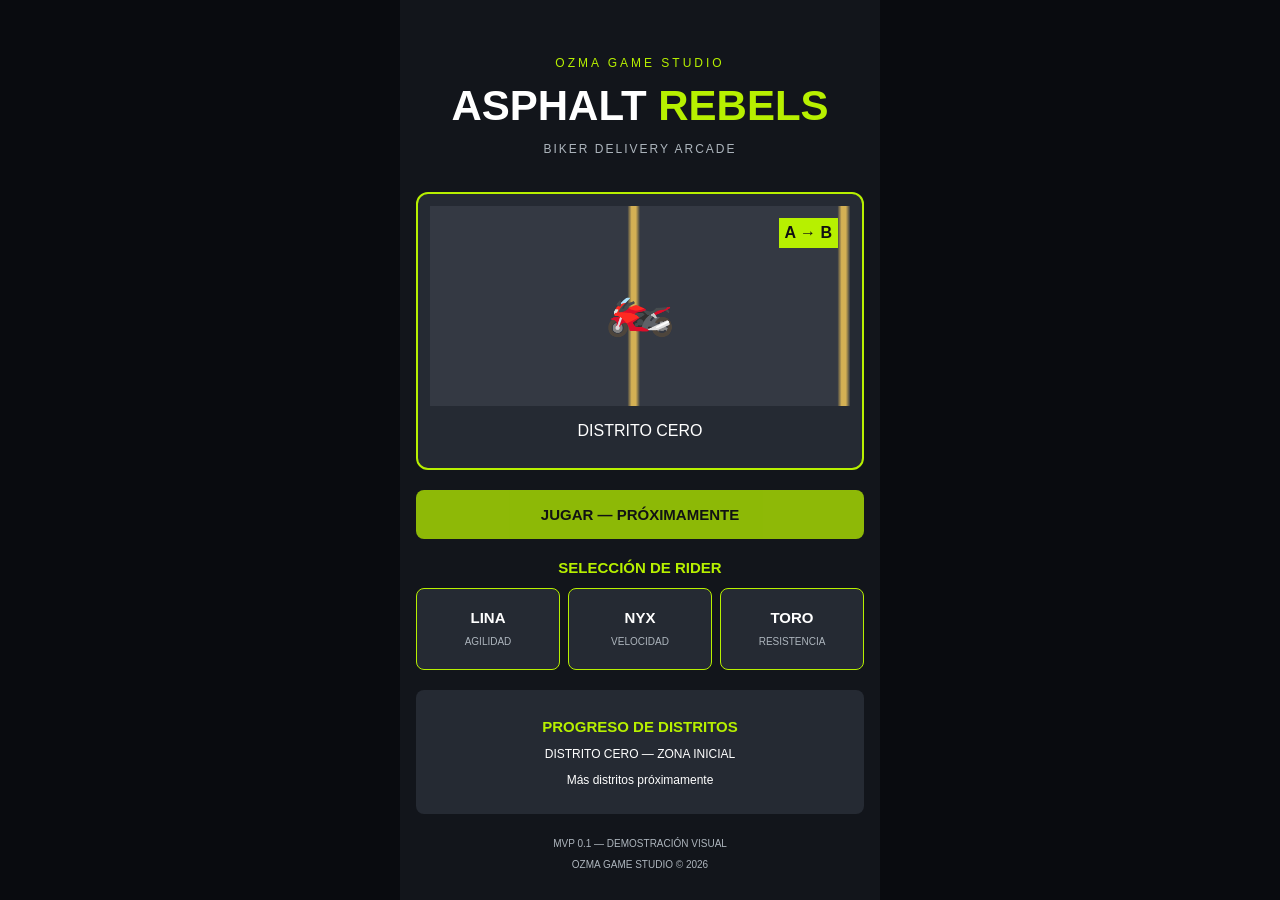
==== menu.html @ 85843200 "refactor: integrar intro animada como entrada principal" ====
<!DOCTYPE html>
<html lang="es">
<head>
  <meta charset="UTF-8">
  <meta name="viewport" content="width=device-width, initial-scale=1.0">
  <meta name="theme-color" content="#12151b">

  <title>OZMA: Asphalt Rebels</title>

  <link rel="stylesheet" href="css/styles.css">
</head>

<body>
  <div class="game-container">

    <header class="game-header">
      <p class="studio">OZMA GAME STUDIO</p>
      <h1>ASPHALT <span>REBELS</span></h1>
      <p class="subtitle">BIKER DELIVERY ARCADE</p>
    </header>

    <main>

      <section class="city-preview">
        <div class="street">
          <span class="delivery-point">A → B</span>
          <span class="motorcycle">🏍️</span>
        </div>
        <p>DISTRITO CERO</p>
      </section>

      <nav class="main-menu" aria-label="Menú principal">
        <button type="button" disabled>
          JUGAR — PRÓXIMAMENTE
        </button>
      </nav>

      <section class="riders">
        <h2>SELECCIÓN DE RIDER</h2>

        <div class="rider-grid">
          <article class="rider-card">
            <h3>LINA</h3>
            <p>AGILIDAD</p>
          </article>

          <article class="rider-card">
            <h3>NYX</h3>
            <p>VELOCIDAD</p>
          </article>

          <article class="rider-card">
            <h3>TORO</h3>
            <p>RESISTENCIA</p>
          </article>
        </div>
      </section>

      <section class="districts">
        <h2>PROGRESO DE DISTRITOS</h2>
        <p>DISTRITO CERO — ZONA INICIAL</p>
        <p>Más distritos próximamente</p>
      </section>

    </main>

    <footer>
      <p>MVP 0.1 — DEMOSTRACIÓN VISUAL</p>
      <p>OZMA GAME STUDIO © 2026</p>
    </footer>

  </div>
</body>
</html>
---- css/styles.css ----
:root {
  --background: #12151b;
  --surface: #252a33;
  --primary: #b7f000;
  --accent: #f04b22;
  --text: #ffffff;
  --muted: #adb5bd;
}

* {
  box-sizing: border-box;
}

body {
  margin: 0;
  background: #090b0f;
  color: var(--text);
  font-family: Arial, sans-serif;
}

.game-container {
  width: 100%;
  max-width: 480px;
  min-height: 100dvh;
  margin: 0 auto;
  padding: 20px 16px;
  background: var(--background);
}

.game-header {
  text-align: center;
  padding: 24px 0;
}

.studio {
  color: var(--primary);
  font-size: 12px;
  letter-spacing: 3px;
}

h1 {
  margin: 12px 0;
  font-size: clamp(28px, 8vw, 42px);
}

h1 span {
  color: var(--primary);
}

.subtitle {
  color: var(--muted);
  font-size: 12px;
  letter-spacing: 2px;
}

.city-preview {
  padding: 12px;
  background: var(--surface);
  border: 2px solid var(--primary);
  border-radius: 12px;
  text-align: center;
}

.street {
  position: relative;
  display: flex;
  justify-content: center;
  align-items: center;
  height: 200px;
  overflow: hidden;
  background: repeating-linear-gradient(
    90deg,
    #343943 0,
    #343943 47%,
    #d4b054 48%,
    #d4b054 49%,
    #343943 50%
  );
}

.motorcycle {
  font-size: 56px;
}

.delivery-point {
  position: absolute;
  top: 12px;
  right: 12px;
  padding: 6px;
  background: var(--primary);
  color: #111111;
  font-weight: bold;
}

.main-menu {
  margin: 20px 0;
}

.main-menu button {
  width: 100%;
  padding: 16px;
  border: none;
  border-radius: 8px;
  background: var(--primary);
  color: #111111;
  font-size: 15px;
  font-weight: bold;
}

.main-menu button:disabled {
  opacity: 0.75;
  cursor: not-allowed;
}

h2 {
  font-size: 15px;
  color: var(--primary);
  text-align: center;
}

.rider-grid {
  display: grid;
  grid-template-columns: repeat(3, minmax(0, 1fr));
  gap: 8px;
}

.rider-card {
  min-width: 0;
  padding: 12px 4px;
  background: var(--surface);
  border: 1px solid var(--primary);
  border-radius: 8px;
  text-align: center;
}

.rider-card h3 {
  margin: 8px 0;
  font-size: 15px;
}

.rider-card p {
  color: var(--muted);
  font-size: 10px;
}

.districts {
  margin-top: 20px;
  padding: 15px;
  background: var(--surface);
  border-radius: 8px;
  text-align: center;
  font-size: 12px;
}

footer {
  margin-top: 24px;
  color: var(--muted);
  text-align: center;
  font-size: 10px;
}

@media (max-width: 360px) {
  .game-container {
    padding: 14px 10px;
  }

  .rider-card h3 {
    font-size: 13px;
  }
}
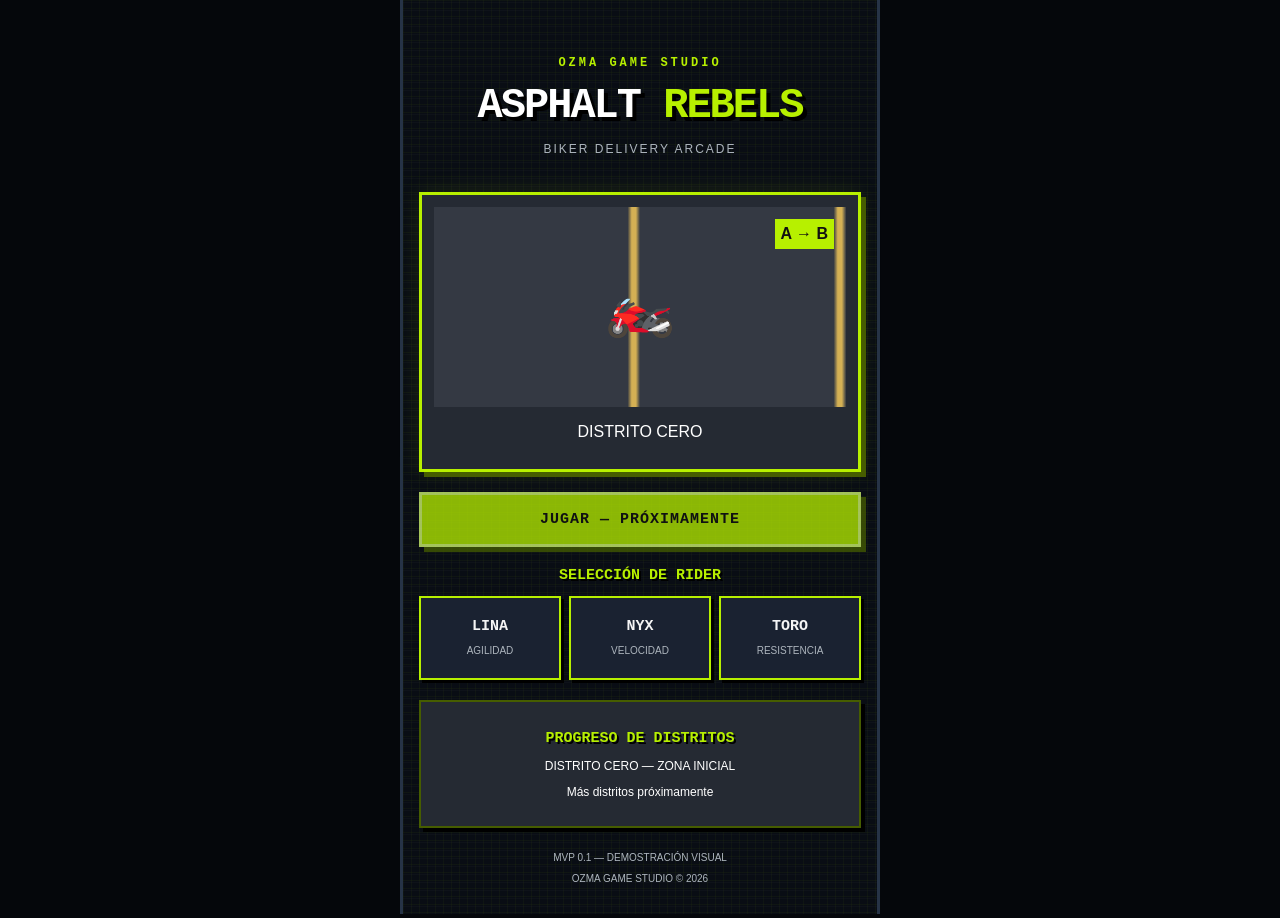
==== commit 723d647d: "style: aplicar identidad arcade al menu principal" ====
--- a/menu.html
+++ b/menu.html
@@ -9,6 +9,8 @@
   <title>OZMA: Asphalt Rebels</title>
 
   <link rel="stylesheet" href="css/styles.css">
+  <link rel="stylesheet" href="css/menu-arcade.css">
+
 </head>
 
 <body>
--- a/css/menu-arcade.css
+++ b/css/menu-arcade.css
@@ -0,0 +1,136 @@
+
+/* OZMA ASPHALT REBELS
+   SPRINT 01.1 — IDENTIDAD ARCADE
+   Diseño experimental Mobile First
+*/
+
+:root {
+  --arcade-black: #090d14;
+  --arcade-panel: #1a2231;
+  --arcade-green: #b7f000;
+  --arcade-shadow: #465d00;
+  --arcade-white: #f5f5f5;
+}
+
+/* Fondo principal retro */
+
+body {
+  background: #05070b;
+}
+
+.game-container {
+  position: relative;
+  isolation: isolate;
+  border-left: 3px solid #263346;
+  border-right: 3px solid #263346;
+
+  background:
+    repeating-linear-gradient(
+      0deg,
+      transparent 0 7px,
+      #ffffff05 7px 8px
+    ),
+    var(--arcade-black);
+}
+
+/* Efecto de cuadrícula */
+
+.game-container::before {
+  content: "";
+  position: absolute;
+  inset: 0;
+
+  background-image:
+    linear-gradient(#b7f00009 1px, transparent 1px),
+    linear-gradient(90deg, #b7f00009 1px, transparent 1px);
+
+  background-size: 8px 8px;
+  pointer-events: none;
+  z-index: 0;
+}
+
+.game-container > * {
+  position: relative;
+  z-index: 1;
+}
+
+/* Título de videojuego */
+
+.game-header h1 {
+  font-family: "Courier New", monospace;
+  font-weight: 900;
+  letter-spacing: -2px;
+  text-shadow: 4px 4px 0 #000000;
+}
+
+.game-header h1 span {
+  color: var(--arcade-green);
+}
+
+.studio {
+  font-family: monospace;
+  font-weight: bold;
+}
+
+/* Escenario visual */
+
+.city-preview {
+  border-radius: 0;
+  border: 3px solid var(--arcade-green);
+
+  box-shadow:
+    5px 5px 0 var(--arcade-shadow),
+    0 0 20px #b7f00020;
+}
+
+/* Botón principal */
+
+.main-menu button {
+  border-radius: 0;
+  border: 3px solid #d7ff73;
+
+  font-family: monospace;
+  font-weight: 900;
+  letter-spacing: 1px;
+
+  box-shadow: 5px 5px 0 var(--arcade-shadow);
+}
+
+/* Tarjetas de personajes */
+
+.rider-card {
+  border-radius: 0;
+  border: 2px solid var(--arcade-green);
+
+  background: var(--arcade-panel);
+  box-shadow: 3px 3px 0 #000000;
+}
+
+.rider-card h3 {
+  font-family: monospace;
+  color: var(--arcade-white);
+}
+
+/* Distritos */
+
+.districts {
+  border-radius: 0;
+  border: 2px solid #465d00;
+
+  box-shadow: 4px 4px 0 #000000;
+}
+
+/* Encabezados retro */
+
+h2 {
+  font-family: monospace;
+  text-shadow: 2px 2px 0 #000000;
+}
+
+/* Ajuste en pantallas pequeñas */
+
+@media (max-width: 360px) {
+  .game-header h1 {
+    letter-spacing: -1px;
+  }
+}
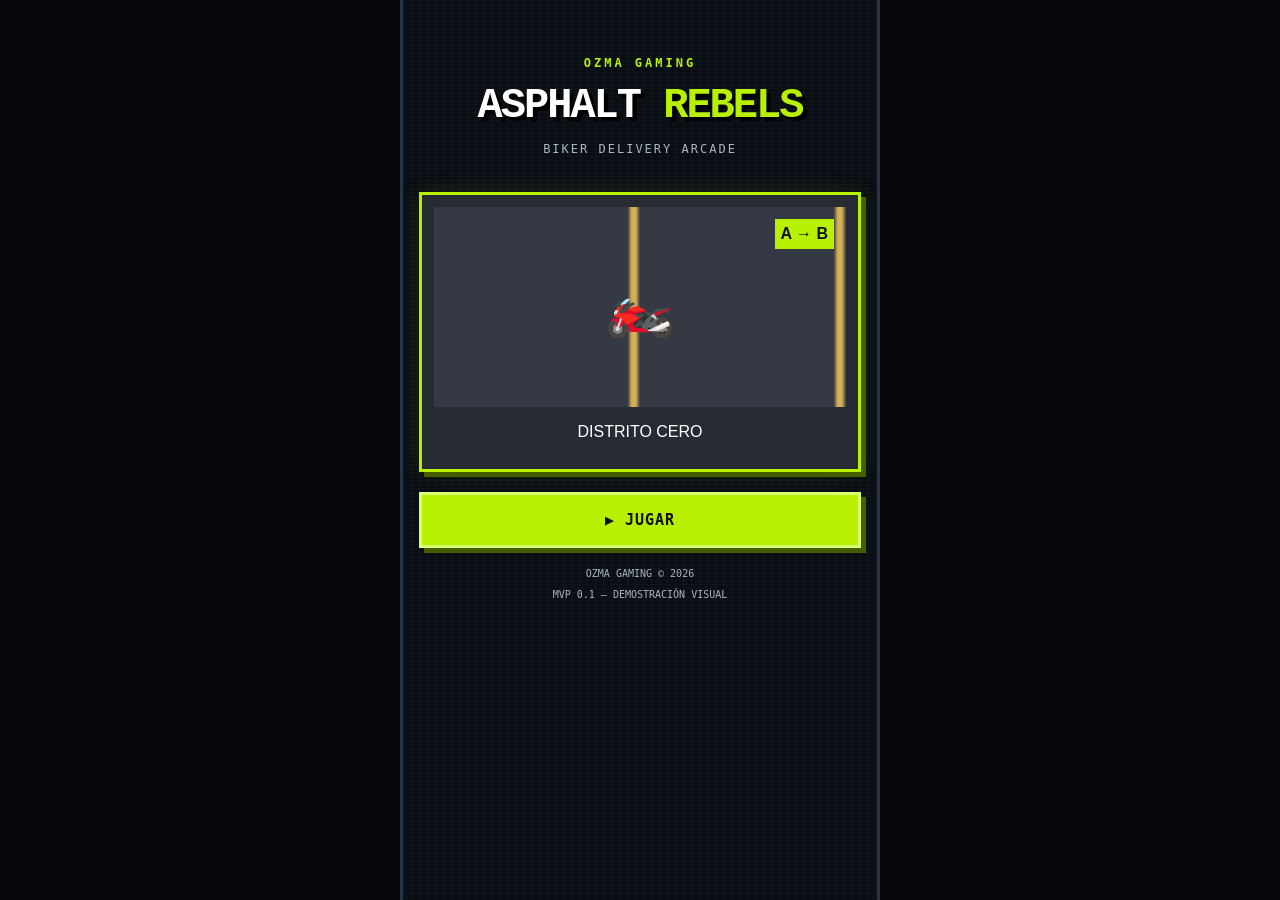
==== commit ab2ce5af: "feat: crear navegacion visual de riders y distritos" ====
--- a/menu.html
+++ b/menu.html
@@ -3,73 +3,75 @@
 <html lang="es">
 <head>
   <meta charset="UTF-8">
-  <meta name="viewport" content="width=device-width, initial-scale=1.0">
+
+  <meta name="viewport"
+        content="width=device-width, initial-scale=1.0">
+
   <meta name="theme-color" content="#12151b">
 
-  <title>OZMA: Asphalt Rebels</title>
+  <title>OZMA: Asphalt Rebels — Inicio</title>
 
   <link rel="stylesheet" href="css/styles.css">
   <link rel="stylesheet" href="css/menu-arcade.css">
-
 </head>
 
 <body>
   <div class="game-container">
 
     <header class="game-header">
-      <p class="studio">OZMA GAME STUDIO</p>
-      <h1>ASPHALT <span>REBELS</span></h1>
-      <p class="subtitle">BIKER DELIVERY ARCADE</p>
+      <p class="studio">OZMA GAMING</p>
+
+      <h1>
+        ASPHALT <span>REBELS</span>
+      </h1>
+
+      <p class="subtitle">
+        BIKER DELIVERY ARCADE
+      </p>
     </header>
 
     <main>
 
-      <section class="city-preview">
+      <!-- ESCENARIO RETRO PROVISIONAL -->
+
+      <section class="city-preview"
+               aria-label="Vista previa de Distrito Cero">
+
         <div class="street">
-          <span class="delivery-point">A → B</span>
-          <span class="motorcycle">🏍️</span>
+
+          <span class="delivery-point">
+            A → B
+          </span>
+
+          <span class="motorcycle"
+                aria-label="Motocicleta">🏍️</span>
+
         </div>
+
         <p>DISTRITO CERO</p>
+
       </section>
 
-      <nav class="main-menu" aria-label="Menú principal">
-        <button type="button" disabled>
-          JUGAR — PRÓXIMAMENTE
+      <!-- COMIENZO DE LA SECUENCIA DE JUEGO -->
+
+      <form class="main-menu"
+            action="riders.html"
+            method="get">
+
+        <button type="submit">
+          ▶ JUGAR
         </button>
-      </nav>
 
-      <section class="riders">
-        <h2>SELECCIÓN DE RIDER</h2>
-
-        <div class="rider-grid">
-          <article class="rider-card">
-            <h3>LINA</h3>
-            <p>AGILIDAD</p>
-          </article>
-
-          <article class="rider-card">
-            <h3>NYX</h3>
-            <p>VELOCIDAD</p>
-          </article>
-
-          <article class="rider-card">
-            <h3>TORO</h3>
-            <p>RESISTENCIA</p>
-          </article>
-        </div>
-      </section>
-
-      <section class="districts">
-        <h2>PROGRESO DE DISTRITOS</h2>
-        <p>DISTRITO CERO — ZONA INICIAL</p>
-        <p>Más distritos próximamente</p>
-      </section>
+      </form>
 
     </main>
 
-    <footer>
-      <p>MVP 0.1 — DEMOSTRACIÓN VISUAL</p>
-      <p>OZMA GAME STUDIO © 2026</p>
+    <footer class="game-footer">
+      <p>OZMA GAMING © 2026</p>
+
+      <p>
+        MVP 0.1 — DEMOSTRACIÓN VISUAL
+      </p>
     </footer>
 
   </div>
--- a/css/menu-arcade.css
+++ b/css/menu-arcade.css
@@ -1,18 +1,15 @@
-
-/* OZMA ASPHALT REBELS
-   SPRINT 01.1 — IDENTIDAD ARCADE
-   Diseño experimental Mobile First
-*/
-
 :root {
   --arcade-black: #090d14;
   --arcade-panel: #1a2231;
+  --arcade-panel-2: #232d3f;
   --arcade-green: #b7f000;
+  --arcade-green-soft: #d7ff73;
   --arcade-shadow: #465d00;
   --arcade-white: #f5f5f5;
-}
-
-/* Fondo principal retro */
+  --arcade-text: #d8dfeb;
+  --arcade-muted: #97a3b8;
+  --arcade-line: #2b3950;
+}
 
 body {
   background: #05070b;
@@ -23,7 +20,6 @@
   isolation: isolate;
   border-left: 3px solid #263346;
   border-right: 3px solid #263346;
-
   background:
     repeating-linear-gradient(
       0deg,
@@ -33,17 +29,13 @@
     var(--arcade-black);
 }
 
-/* Efecto de cuadrícula */
-
 .game-container::before {
   content: "";
   position: absolute;
   inset: 0;
-
   background-image:
     linear-gradient(#b7f00009 1px, transparent 1px),
     linear-gradient(90deg, #b7f00009 1px, transparent 1px);
-
   background-size: 8px 8px;
   pointer-events: none;
   z-index: 0;
@@ -53,8 +45,6 @@
   position: relative;
   z-index: 1;
 }
-
-/* Título de videojuego */
 
 .game-header h1 {
   font-family: "Courier New", monospace;
@@ -72,65 +62,191 @@
   font-weight: bold;
 }
 
-/* Escenario visual */
+.subtitle,
+.game-footer p {
+  font-family: monospace;
+}
 
 .city-preview {
   border-radius: 0;
   border: 3px solid var(--arcade-green);
-
   box-shadow:
     5px 5px 0 var(--arcade-shadow),
     0 0 20px #b7f00020;
 }
 
-/* Botón principal */
-
 .main-menu button {
   border-radius: 0;
   border: 3px solid #d7ff73;
-
   font-family: monospace;
   font-weight: 900;
   letter-spacing: 1px;
-
   box-shadow: 5px 5px 0 var(--arcade-shadow);
 }
 
-/* Tarjetas de personajes */
+.riders-section,
+.districts-section {
+  margin-top: 1.25rem;
+}
+
+h2 {
+  font-family: monospace;
+  text-shadow: 2px 2px 0 #000000;
+  text-align: center;
+  color: var(--arcade-green);
+  margin-bottom: 1rem;
+}
+
+.riders-grid {
+  display: grid;
+  gap: 1rem;
+}
 
 .rider-card {
   border-radius: 0;
   border: 2px solid var(--arcade-green);
-
   background: var(--arcade-panel);
   box-shadow: 3px 3px 0 #000000;
+  overflow: hidden;
+}
+
+.rider-portrait {
+  min-height: 110px;
+  display: flex;
+  align-items: end;
+  justify-content: center;
+  padding: 0.75rem;
+  border-bottom: 2px solid var(--arcade-green);
+  position: relative;
+}
+
+.rider-portrait::before {
+  content: "";
+  position: absolute;
+  inset: 10px;
+  border: 2px dashed #ffffff22;
+  pointer-events: none;
+}
+
+.rider-portrait--lina {
+  background:
+    linear-gradient(180deg, #0f1726 0%, #203552 100%);
+}
+
+.rider-portrait--nyx {
+  background:
+    linear-gradient(180deg, #130f23 0%, #32204d 100%);
+}
+
+.rider-portrait--toro {
+  background:
+    linear-gradient(180deg, #1e1212 0%, #4a2323 100%);
+}
+
+.portrait-label {
+  display: inline-block;
+  padding: 0.25rem 0.5rem;
+  border: 2px solid var(--arcade-green-soft);
+  background: #00000088;
+  color: var(--arcade-green-soft);
+  font-family: monospace;
+  font-size: 0.8rem;
+  font-weight: 700;
+  letter-spacing: 1px;
+}
+
+.rider-info {
+  padding: 0.9rem;
 }
 
 .rider-card h3 {
   font-family: monospace;
   color: var(--arcade-white);
-}
-
-/* Distritos */
-
-.districts {
-  border-radius: 0;
+  margin-bottom: 0.2rem;
+}
+
+.rider-role {
+  font-family: monospace;
+  color: var(--arcade-green);
+  font-size: 0.78rem;
+  font-weight: bold;
+  margin-bottom: 0.9rem;
+}
+
+.stat {
+  display: grid;
+  gap: 0.25rem;
+  margin-bottom: 0.55rem;
+}
+
+.stat span {
+  font-family: monospace;
+  font-size: 0.78rem;
+  color: var(--arcade-text);
+}
+
+.stat-bar {
+  height: 10px;
+  border: 1px solid var(--arcade-line);
+  background: #0d121a;
+  overflow: hidden;
+}
+
+.fill {
+  display: block;
+  height: 100%;
+  background: linear-gradient(90deg, #8bbd00, #d7ff73);
+}
+
+.fill--2 { width: 40%; }
+.fill--3 { width: 60%; }
+.fill--4 { width: 80%; }
+.fill--5 { width: 100%; }
+
+.districts-grid {
+  display: grid;
+  gap: 0.75rem;
+}
+
+.district-card {
   border: 2px solid #465d00;
-
+  background: var(--arcade-panel-2);
   box-shadow: 4px 4px 0 #000000;
-}
-
-/* Encabezados retro */
-
-h2 {
-  font-family: monospace;
-  text-shadow: 2px 2px 0 #000000;
-}
-
-/* Ajuste en pantallas pequeñas */
+  padding: 0.9rem;
+}
+
+.district-card h3 {
+  font-family: monospace;
+  color: var(--arcade-white);
+  font-size: 0.95rem;
+  margin-bottom: 0.3rem;
+}
+
+.district-card p {
+  font-family: monospace;
+  color: var(--arcade-muted);
+  font-size: 0.78rem;
+  line-height: 1.4;
+}
+
+.district-card--active {
+  border-color: var(--arcade-green);
+  box-shadow:
+    4px 4px 0 #000000,
+    0 0 14px #b7f00022;
+}
+
+.game-footer {
+  text-align: center;
+  margin-top: 1.2rem;
+}
 
 @media (max-width: 360px) {
   .game-header h1 {
     letter-spacing: -1px;
   }
-}
+
+  .portrait-label {
+    font-size: 0.75rem;
+  }
+}
